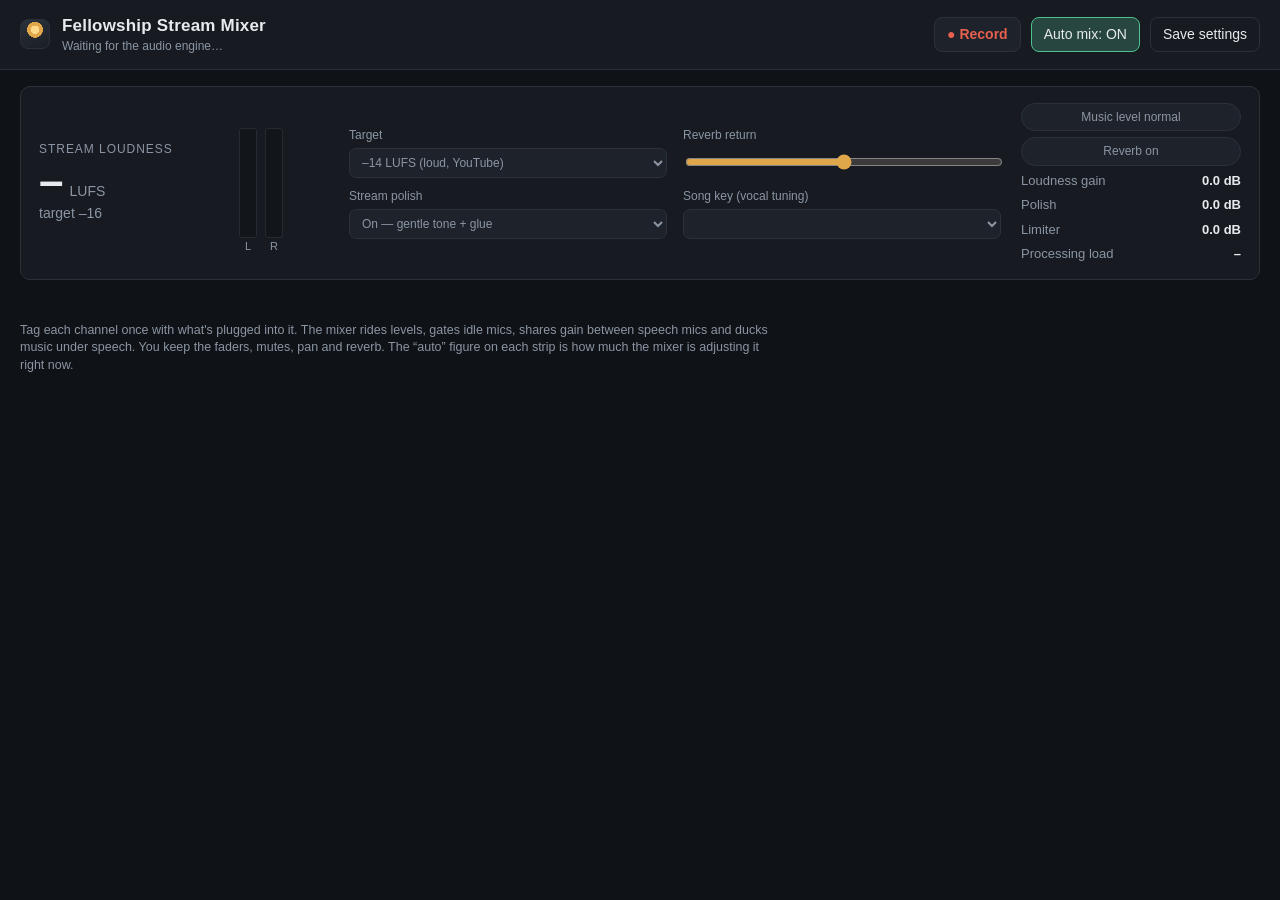
==== fsm/web/index.html @ a63ff06e "Service recorder and gentle stream polish Recorder: a Record button saves every desk input used as a" ====
<!doctype html>
<html lang="en">
<head>
<meta charset="utf-8">
<meta name="viewport" content="width=device-width, initial-scale=1">
<title>Fellowship Stream Mixer</title>
<link rel="stylesheet" href="style.css">
</head>
<body>
<header class="topbar">
  <div class="brand">
    <span class="logo" aria-hidden="true"></span>
    <div>
      <h1>Fellowship Stream Mixer</h1>
      <p id="status" class="muted">Connecting…</p>
    </div>
  </div>
  <div class="top-actions">
    <span id="rec-status" class="rec-status muted" hidden></span>
    <button id="record" class="rec" title="Record every desk channel and the stream mix to disk">● Record</button>
    <button id="bypass" class="toggle on" title="Compare the automatic mix with a plain fader mix">Auto mix: ON</button>
    <button id="save" class="ghost">Save settings</button>
  </div>
</header>

<main>
  <section class="master card" aria-label="Stream output">
    <div class="loud">
      <div class="loud-label">Stream loudness</div>
      <div class="loud-value"><span id="lufs">–</span><small>LUFS</small></div>
      <div class="muted" id="lufs-sub">target –16</div>
    </div>
    <div class="master-meters">
      <div class="meter wide"><div class="fill" id="mL"></div><span>L</span></div>
      <div class="meter wide"><div class="fill" id="mR"></div><span>R</span></div>
    </div>
    <div class="master-controls">
      <label>Target
        <select id="target">
          <option value="-14">–14 LUFS (loud, YouTube)</option>
          <option value="-16">–16 LUFS (recommended)</option>
          <option value="-18">–18 LUFS (relaxed)</option>
          <option value="-23">–23 LUFS (broadcast)</option>
        </select>
      </label>
      <label>Reverb return <output id="rvv"></output>
        <input type="range" id="rv" min="-24" max="6" step="1">
      </label>
      <label title="Gentle tone balance and glue compression on the final stream mix">Stream polish
        <select id="polish"><option value="on">On — gentle tone + glue</option><option value="off">Off</option></select>
      </label>
      <label>Song key (vocal tuning)
        <select id="key"></select>
      </label>
    </div>
    <div class="master-readouts">
      <button class="pill solo-alert" id="solo-alert" hidden title="Click to clear all solos">SOLO ACTIVE — click to clear</button>
      <div class="pill" id="speech">Music level normal</div>
      <div class="pill" id="reverb-state" title="Vocal reverb rests while no instrument, drums or playback is playing">Reverb on</div>
      <div class="stat"><span>Loudness gain</span><b id="agc">0.0 dB</b></div>
      <div class="stat"><span>Polish</span><b id="pol">0.0 dB</b></div>
        <div class="stat"><span>Limiter</span><b id="lim">0.0 dB</b></div>
      <div class="stat"><span>Processing load</span><b id="load">–</b></div>
    </div>
  </section>

  <section class="strips" id="strips" aria-label="Channels"></section>

  <p class="hint muted">Tag each channel once with what's plugged into it. The mixer rides levels,
    gates idle mics, shares gain between speech mics and ducks music under speech. You keep the faders,
    mutes, pan and reverb. The “auto” figure on each strip is how much the mixer is adjusting it right now.</p>
</main>

<template id="strip-tpl">
  <div class="strip card">
    <div class="strip-head">
      <span class="num"></span>
      <span class="led" title="Active"></span>
    </div>
    <input class="name" maxlength="32" aria-label="Channel name">
    <select class="type" aria-label="Source type"></select>
    <div class="strip-body">
      <div class="meters">
        <div class="meter"><div class="fill in"></div></div>
        <div class="meter"><div class="fill out"></div></div>
      </div>
      <div class="fader-wrap">
        <input type="range" class="fader" min="-40" max="10" step="0.5" aria-label="Fader">
        <output class="fader-v"></output>
      </div>
    </div>
    <button class="auto" title="">auto <b>0.0</b><i class="lvl-off" hidden> · lvl off</i> <span class="caret">▾</span></button>
    <div class="auto-panel" hidden>
      <label class="check"><input type="checkbox" class="al-on"> Auto level</label>
      <label class="check dm" title="Music steps back while this mic is in use. Untick for a mic that picks up the band, such as a pastor's headset during worship."><input type="checkbox" class="dm-on"> Ducks music</label>
      <label class="mini" title="How far the mixer may turn this channel up or down">Range <output class="ar-v"></output>
        <input type="range" class="al-range" min="0" max="24" step="1"></label>
      <label class="mini" title="How quickly it rides the level. Slower is smoother; faster catches sudden changes.">Speed <output class="as-v"></output>
        <input type="range" class="al-speed" min="0.5" max="12" step="0.5"></label>
      <button class="al-reset">Reset to default</button>
    </div>
    <button class="tone" title="Tone: adaptive EQ and compressor — click to adjust">
      <span class="eqbars"><i></i><i></i><i></i><i></i><i></i><i></i><i></i></span><span class="gr">comp 0</span><span class="caret">▾</span>
    </button>
    <div class="tone-panel" hidden>
      <label class="mini" title="The sound the adaptive EQ steers this channel toward">EQ <select class="eq-preset"></select></label>
      <label class="mini" title="How strongly it corrects. 0% leaves the channel flat.">EQ amount <output class="ea-v"></output>
        <input type="range" class="eq-amount" min="0" max="100" step="5"></label>
      <label class="mini">Compressor <select class="comp-sel"></select></label>
    </div>
    <label class="mini">Pan <input type="range" class="pan" min="-1" max="1" step="0.05"></label>
    <label class="mini rvl">Reverb <input type="range" class="reverb" min="-40" max="0" step="1"></label>
    <div class="row btns">
      <button class="mute">Mute</button>
      <button class="solo" title="Hear only the soloed channels">Solo</button>
    </div>
    <div class="row">
      <label class="link" title="Stereo-link with the channel to the left"><input type="checkbox" class="linkbox"> Link</label>
      <button class="tune-btn" title="Light pitch correction (vocals)">Tune</button>
    </div>
    <div class="tune-panel" hidden>
      <div class="tune-read" title="Note heard · correction being applied"><b class="tune-note">–</b><span class="tune-cents"></span></div>
      <label class="mini">Amount <output class="ta-v"></output>
        <input type="range" class="tune-amount" min="0" max="100" step="5"></label>
      <label class="mini" title="How quickly notes are pulled in. Slower is gentler and keeps vibrato.">Speed <output class="ts-v"></output>
        <input type="range" class="tune-speed" min="20" max="500" step="10"></label>
    </div>
  </div>
</template>

<script src="app.js"></script>
</body>
</html>
---- fsm/web/style.css ----
[hidden] { display: none !important; }

:root {
  --bg: #0f1216;
  --panel: #171b21;
  --panel-2: #1e232b;
  --line: #2a313b;
  --text: #e7eaee;
  --muted: #8b95a3;
  --accent: #e0a64a;      /* warm candle gold */
  --ok: #4cc38a;
  --warn: #e0c34a;
  --hot: #e5604d;
  --mute: #c4473a;
  --radius: 10px;
  color-scheme: dark;
}

* { box-sizing: border-box; }
html, body { margin: 0; background: var(--bg); color: var(--text);
  font: 14px/1.4 -apple-system, BlinkMacSystemFont, "Segoe UI", Inter, sans-serif; }
.muted { color: var(--muted); }
button, select, input { font: inherit; color: inherit; }

.topbar { display: flex; justify-content: space-between; align-items: center; gap: 16px;
  padding: 14px 20px; border-bottom: 1px solid var(--line); background: var(--panel);
  position: sticky; top: 0; z-index: 2; }
.brand { display: flex; gap: 12px; align-items: center; }
.brand h1 { font-size: 17px; margin: 0; letter-spacing: .2px; }
.brand p { margin: 0; font-size: 12px; }
.logo { width: 30px; height: 30px; border-radius: 8px;
  background: radial-gradient(circle at 50% 35%, #ffd98a 0 18%, var(--accent) 19% 34%, transparent 35%),
              linear-gradient(160deg, #2b313b, #1a1e24); border: 1px solid var(--line); }
.top-actions { display: flex; gap: 10px; }

button { background: var(--panel-2); border: 1px solid var(--line); border-radius: 8px;
  padding: 7px 12px; cursor: pointer; }
button:hover { border-color: #3a4350; }
button.ghost { background: transparent; }
button.toggle.on { background: color-mix(in srgb, var(--ok) 22%, var(--panel-2)); border-color: var(--ok); }
button.toggle.off { background: color-mix(in srgb, var(--warn) 18%, var(--panel-2)); border-color: var(--warn); }

main { padding: 16px 20px 40px; }
.card { background: var(--panel); border: 1px solid var(--line); border-radius: var(--radius); }

/* ---- master ---- */
.master { display: grid; grid-template-columns: 180px 90px 1fr 220px; gap: 20px;
  padding: 16px 18px; align-items: center; margin-bottom: 16px; }
.loud-label { color: var(--muted); font-size: 12px; text-transform: uppercase; letter-spacing: .08em; }
.loud-value { font-size: 44px; font-weight: 650; font-variant-numeric: tabular-nums; line-height: 1.05; }
.loud-value small { font-size: 14px; color: var(--muted); margin-left: 6px; font-weight: 500; }
.master-meters { display: flex; gap: 8px; height: 110px; }
.master-controls { display: grid; grid-template-columns: 1fr 1fr; gap: 10px 16px; min-width: 0; }
.master-controls select, .master-controls input { width: 100%; min-width: 0; }
input[type=range] { accent-color: var(--accent); }
.master-controls label { display: flex; flex-direction: column; gap: 4px; font-size: 12px; color: var(--muted); }
.master-controls output { color: var(--text); margin-left: 4px; }
select { background: var(--panel-2); border: 1px solid var(--line); border-radius: 7px; padding: 6px 8px; }
.master-readouts { display: flex; flex-direction: column; gap: 6px; }
.stat { display: flex; justify-content: space-between; font-size: 13px; }
.stat span { color: var(--muted); }
.stat b { font-variant-numeric: tabular-nums; font-weight: 600; }
.pill { border-radius: 999px; padding: 5px 10px; text-align: center; font-size: 12px;
  background: var(--panel-2); border: 1px solid var(--line); color: var(--muted); }
.pill.live { color: #1a1206; background: var(--accent); border-color: var(--accent); font-weight: 600; }

/* ---- meters ---- */
.meter { position: relative; width: 10px; height: 100%; border-radius: 3px; overflow: hidden;
  background: linear-gradient(to top, #12161b, #12161b); border: 1px solid #252b33; }
.meter.wide { width: 18px; }
.meter span { position: absolute; bottom: -18px; left: 0; right: 0; text-align: center; font-size: 11px; color: var(--muted); }
.master-meters .meter { overflow: visible; }
.meter .fill { position: absolute; left: 0; right: 0; bottom: 0; height: 0%;
  background: linear-gradient(to top, var(--ok) 0 70%, var(--warn) 70% 88%, var(--hot) 88%);
  background-size: 100% var(--h, 100px); background-position: bottom; transition: height 60ms linear; }
.meter .fill.out { filter: saturate(1.2); }
.meter .fill.in { opacity: .55; }

/* ---- strips ---- */
.strips { display: flex; gap: 10px; overflow-x: auto; padding-bottom: 8px; }
.strip { flex: 0 0 116px; padding: 10px 9px; display: flex; flex-direction: column; gap: 7px; }
.strip.off { opacity: .45; }
.strip-head { display: flex; justify-content: space-between; align-items: center; }
.num { font-size: 11px; color: var(--muted); font-variant-numeric: tabular-nums; }
.led { width: 9px; height: 9px; border-radius: 50%; background: #2c333c; transition: background 80ms; }
.led.on { background: var(--ok); box-shadow: 0 0 6px var(--ok); }
.name { width: 100%; background: transparent; border: 1px solid transparent; border-radius: 6px;
  padding: 3px 4px; font-weight: 600; }
.name:hover, .name:focus { border-color: var(--line); background: var(--panel-2); outline: none; }
.type { width: 100%; font-size: 12px; padding: 4px 5px; }
.strip-body { display: flex; gap: 8px; height: 190px; }
.meters { display: flex; gap: 3px; }
.fader-wrap { flex: 1; display: flex; flex-direction: column; align-items: center; gap: 4px; }
.fader { writing-mode: vertical-lr; direction: rtl; flex: 1; width: 28px; accent-color: var(--accent); margin: 0; }
.fader-v { font-size: 11px; font-variant-numeric: tabular-nums; color: var(--muted); }
.auto { font-size: 11px; color: var(--muted); text-align: center; background: var(--panel-2);
  border-radius: 6px; padding: 3px; font-variant-numeric: tabular-nums; }
.auto b { color: var(--accent); font-weight: 600; }
.mini { display: flex; flex-direction: column; font-size: 11px; color: var(--muted); gap: 2px; }
.mini input { width: 100%; accent-color: var(--accent); margin: 0; }
.row { display: flex; justify-content: space-between; align-items: center; gap: 4px; }
.mute { padding: 4px 8px; font-size: 12px; }
.mute.active { background: var(--mute); border-color: var(--mute); color: #fff; }
.link { font-size: 11px; color: var(--muted); display: flex; align-items: center; gap: 3px; }

.hint { max-width: 760px; font-size: 12.5px; margin-top: 18px; }

@media (max-width: 900px) {
  .master { grid-template-columns: 1fr 70px; }
  .master-controls, .master-readouts { grid-column: 1 / -1; }
  .master-controls { grid-template-columns: 1fr; }
  .top-actions button { padding: 6px 9px; font-size: 13px; }
  .topbar { padding: 12px 16px; }
  main { padding: 14px 16px 30px; }
}

/* ---- solo & tune ---- */
.btns button { flex: 1; }
.solo { padding: 4px 8px; font-size: 12px; }
.solo.active { background: var(--warn); border-color: var(--warn); color: #1a1206; font-weight: 600; }
.strip.soloed { border-color: var(--warn); }
.tune-btn { padding: 3px 8px; font-size: 11px; }
.tune-btn.active { background: var(--accent); border-color: var(--accent); color: #1a1206; font-weight: 600; }
.tune-panel { display: flex; flex-direction: column; gap: 5px; border-top: 1px solid var(--line); padding-top: 6px; }
.tune-read { display: flex; justify-content: space-between; font-size: 12px; font-variant-numeric: tabular-nums; }
.tune-read b { color: var(--text); }
.tune-read span { color: var(--accent); }
.mini output { color: var(--text); float: right; }
.solo-alert { background: var(--warn); border-color: var(--warn); color: #1a1206; font-weight: 700; cursor: pointer;
  animation: blink 1.2s ease-in-out infinite; }
@keyframes blink { 50% { opacity: .65; } }

/* ---- auto-level panel ---- */
button.auto { width: 100%; border: 1px solid transparent; cursor: pointer; }
button.auto:hover, button.auto.open { border-color: var(--line); }
button.auto .caret { font-size: 9px; opacity: .6; }
button.auto.dim b { color: var(--muted); }
button.auto i { font-style: normal; font-size: 10px; color: var(--warn); }
.auto-panel { display: flex; flex-direction: column; gap: 5px; background: var(--panel-2); border-radius: 6px; padding: 6px; }
.auto-panel .check { display: flex; align-items: center; gap: 5px; font-size: 12px; }
.auto-panel .mini output { float: none; display: block; font-size: 11px; }
.auto-panel input:disabled { opacity: .4; }
.al-reset { font-size: 11px; padding: 3px 6px; }

.pill.rest { color: var(--text); border-color: var(--accent); }

/* ---- tone (adaptive EQ + compressor) ---- */
button.tone { width: 100%; display: flex; align-items: center; justify-content: space-between; gap: 4px;
  font-size: 11px; color: var(--muted); padding: 4px 6px; border: 1px solid transparent; background: var(--panel-2); }
button.tone:hover, button.tone.open { border-color: var(--line); }
.eqbars { display: block; width: 42px; height: 20px; position: relative; }
.eqbars::after { content: ""; position: absolute; left: 0; right: 0; top: 50%; border-top: 1px solid var(--line); }
.eqbars i { position: absolute; width: 4px; height: 0; bottom: 50%; background: var(--muted); border-radius: 1px;
  transition: height 150ms; }
.eqbars i.up { background: var(--ok); }
.eqbars i.down { background: var(--accent); }
.tone .gr { font-variant-numeric: tabular-nums; white-space: nowrap; font-size: 10.5px; }
.tone-panel { display: flex; flex-direction: column; gap: 5px; background: var(--panel-2); border-radius: 6px; padding: 6px; }
.tone-panel select { width: 100%; font-size: 11.5px; padding: 3px 4px; }

/* ---- recorder ---- */
button.rec { color: var(--hot); font-weight: 600; }
button.rec.on { background: var(--hot); border-color: var(--hot); color: #fff; animation: blink 1.2s ease-in-out infinite; }
.rec-status { font-size: 12px; font-variant-numeric: tabular-nums; align-self: center; white-space: nowrap; }
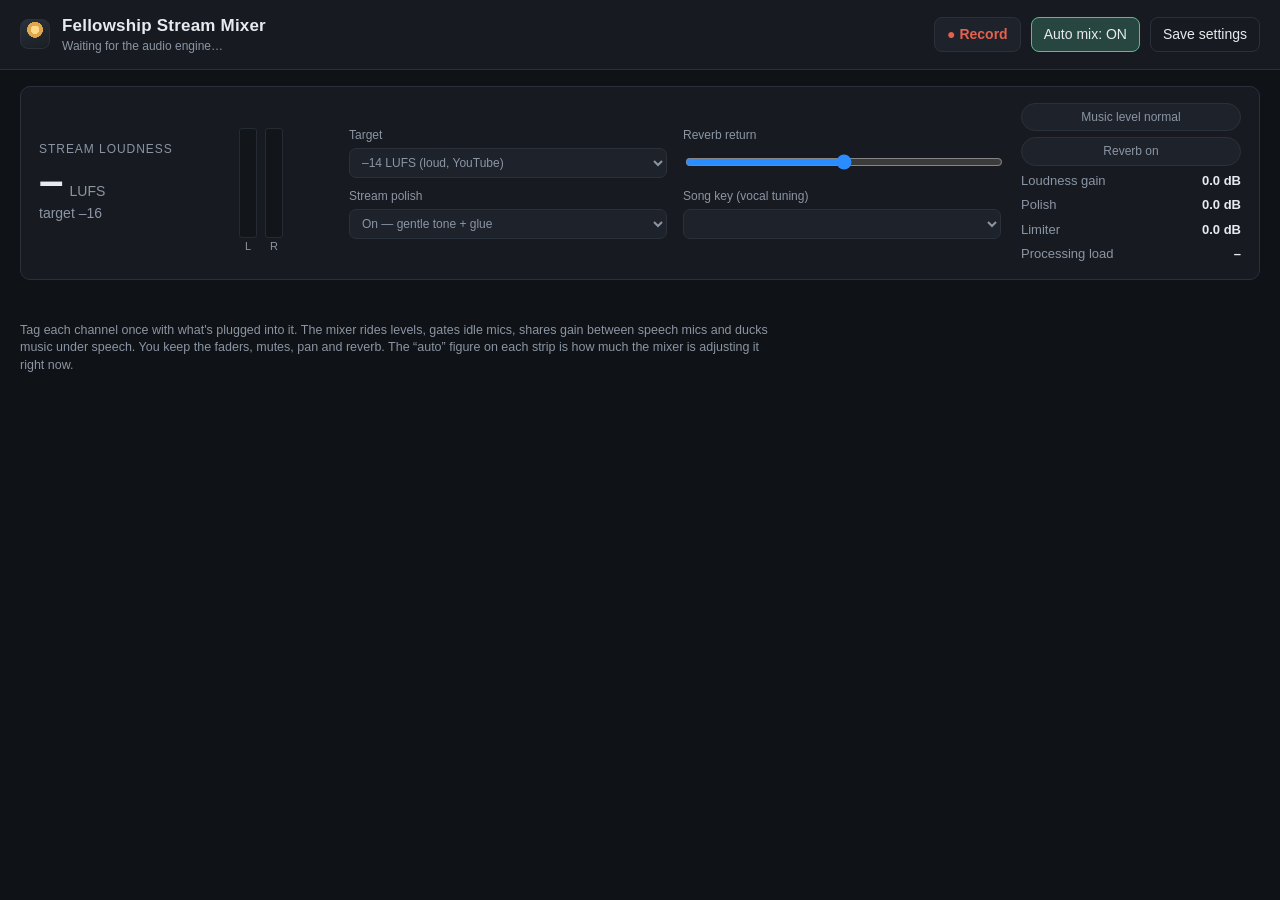
==== commit 6f44c896: "Stop channel strips twitching; electric blue faders Strips grew and shrank (127-144 px) as the compr" ====
--- a/fsm/web/index.html
+++ b/fsm/web/index.html
@@ -100,7 +100,7 @@
       <button class="al-reset">Reset to default</button>
     </div>
     <button class="tone" title="Tone: adaptive EQ and compressor — click to adjust">
-      <span class="eqbars"><i></i><i></i><i></i><i></i><i></i><i></i><i></i></span><span class="gr">comp 0</span><span class="caret">▾</span>
+      <span class="eqbars"><i></i><i></i><i></i><i></i><i></i><i></i><i></i></span><span class="gr">comp 0</span>
     </button>
     <div class="tone-panel" hidden>
       <label class="mini" title="The sound the adaptive EQ steers this channel toward">EQ <select class="eq-preset"></select></label>
--- a/fsm/web/style.css
+++ b/fsm/web/style.css
@@ -8,6 +8,7 @@
   --text: #e7eaee;
   --muted: #8b95a3;
   --accent: #e0a64a;      /* warm candle gold */
+  --fader: #2b8cff;       /* electric blue: faders and sliders */
   --ok: #4cc38a;
   --warn: #e0c34a;
   --hot: #e5604d;
@@ -52,7 +53,7 @@
 .master-meters { display: flex; gap: 8px; height: 110px; }
 .master-controls { display: grid; grid-template-columns: 1fr 1fr; gap: 10px 16px; min-width: 0; }
 .master-controls select, .master-controls input { width: 100%; min-width: 0; }
-input[type=range] { accent-color: var(--accent); }
+input[type=range] { accent-color: var(--fader); }
 .master-controls label { display: flex; flex-direction: column; gap: 4px; font-size: 12px; color: var(--muted); }
 .master-controls output { color: var(--text); margin-left: 4px; }
 select { background: var(--panel-2); border: 1px solid var(--line); border-radius: 7px; padding: 6px 8px; }
@@ -91,13 +92,13 @@
 .strip-body { display: flex; gap: 8px; height: 190px; }
 .meters { display: flex; gap: 3px; }
 .fader-wrap { flex: 1; display: flex; flex-direction: column; align-items: center; gap: 4px; }
-.fader { writing-mode: vertical-lr; direction: rtl; flex: 1; width: 28px; accent-color: var(--accent); margin: 0; }
+.fader { writing-mode: vertical-lr; direction: rtl; flex: 1; width: 28px; accent-color: var(--fader); margin: 0; }
 .fader-v { font-size: 11px; font-variant-numeric: tabular-nums; color: var(--muted); }
 .auto { font-size: 11px; color: var(--muted); text-align: center; background: var(--panel-2);
   border-radius: 6px; padding: 3px; font-variant-numeric: tabular-nums; }
 .auto b { color: var(--accent); font-weight: 600; }
 .mini { display: flex; flex-direction: column; font-size: 11px; color: var(--muted); gap: 2px; }
-.mini input { width: 100%; accent-color: var(--accent); margin: 0; }
+.mini input { width: 100%; accent-color: var(--fader); margin: 0; }
 .row { display: flex; justify-content: space-between; align-items: center; gap: 4px; }
 .mute { padding: 4px 8px; font-size: 12px; }
 .mute.active { background: var(--mute); border-color: var(--mute); color: #fff; }
@@ -148,7 +149,7 @@
 button.tone { width: 100%; display: flex; align-items: center; justify-content: space-between; gap: 4px;
   font-size: 11px; color: var(--muted); padding: 4px 6px; border: 1px solid transparent; background: var(--panel-2); }
 button.tone:hover, button.tone.open { border-color: var(--line); }
-.eqbars { display: block; width: 42px; height: 20px; position: relative; }
+.eqbars { display: block; flex: 0 0 34px; width: 34px; height: 20px; position: relative; }
 .eqbars::after { content: ""; position: absolute; left: 0; right: 0; top: 50%; border-top: 1px solid var(--line); }
 .eqbars i { position: absolute; width: 4px; height: 0; bottom: 50%; background: var(--muted); border-radius: 1px;
   transition: height 150ms; }
@@ -162,3 +163,11 @@
 button.rec { color: var(--hot); font-weight: 600; }
 button.rec.on { background: var(--hot); border-color: var(--hot); color: #fff; animation: blink 1.2s ease-in-out infinite; }
 .rec-status { font-size: 12px; font-variant-numeric: tabular-nums; align-self: center; white-space: nowrap; }
+
+/* ---- keep strips a fixed size while numbers change (no twitching) ---- */
+.strip { flex: 0 0 128px; width: 128px; min-width: 128px; max-width: 128px; overflow: hidden; }
+.strip > * { min-width: 0; max-width: 100%; }
+button.auto, button.tone { overflow: hidden; white-space: nowrap; }
+.tone .gr { display: inline-block; flex: 1; min-width: 0; text-align: right; overflow: hidden; text-overflow: ellipsis; font-size: 10.5px; }
+.auto b { display: inline-block; min-width: 34px; text-align: right; font-variant-numeric: tabular-nums; }
+.tune-read, .auto, .tone { font-variant-numeric: tabular-nums; }
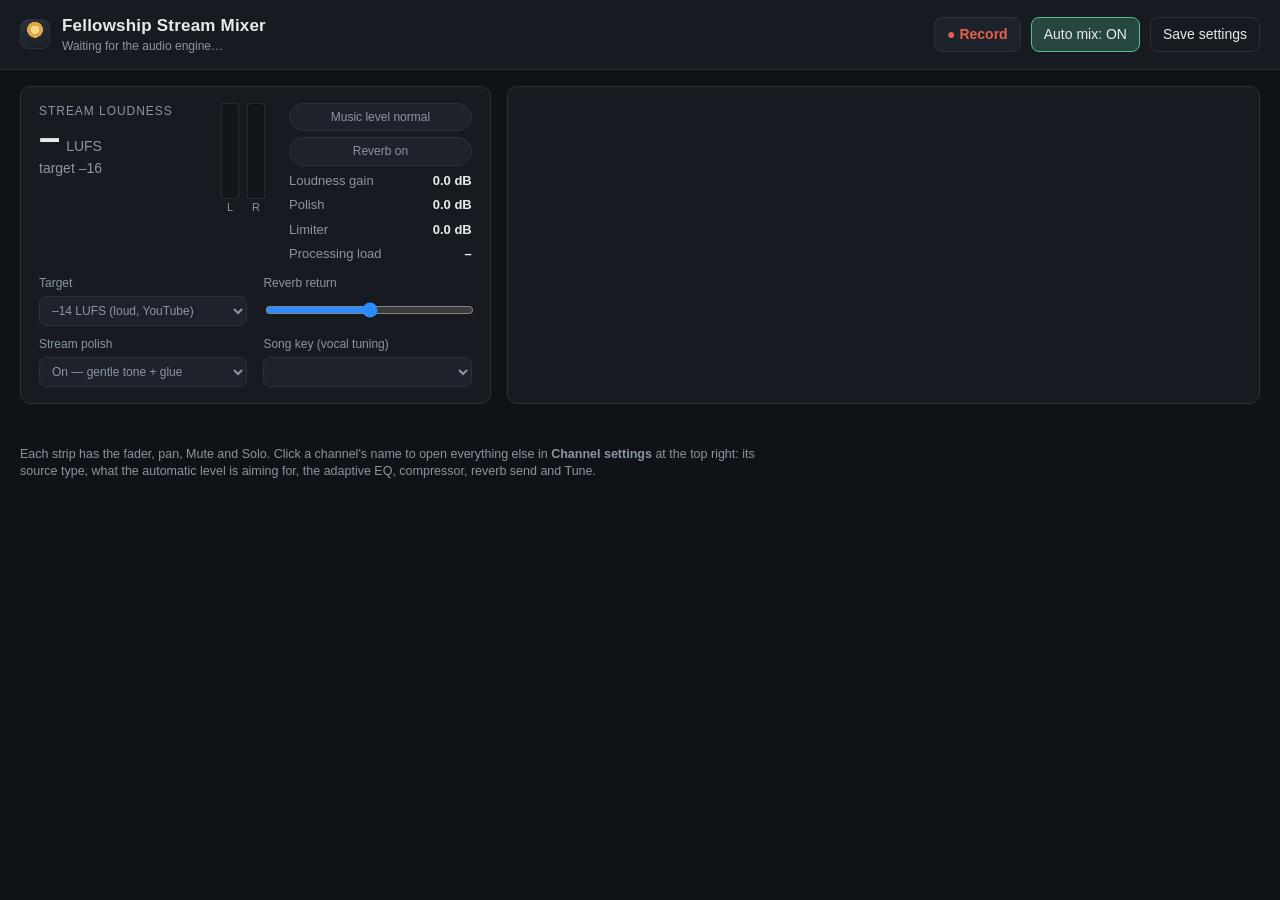
==== commit e1782ba1: "Channel settings panel; slim channel strips Strips now hold only name, meters, fader, pan, Mute and " ====
--- a/fsm/web/index.html
+++ b/fsm/web/index.html
@@ -24,110 +24,58 @@
 </header>
 
 <main>
-  <section class="master card" aria-label="Stream output">
-    <div class="loud">
-      <div class="loud-label">Stream loudness</div>
-      <div class="loud-value"><span id="lufs">–</span><small>LUFS</small></div>
-      <div class="muted" id="lufs-sub">target –16</div>
-    </div>
-    <div class="master-meters">
-      <div class="meter wide"><div class="fill" id="mL"></div><span>L</span></div>
-      <div class="meter wide"><div class="fill" id="mR"></div><span>R</span></div>
-    </div>
-    <div class="master-controls">
-      <label>Target
-        <select id="target">
-          <option value="-14">–14 LUFS (loud, YouTube)</option>
-          <option value="-16">–16 LUFS (recommended)</option>
-          <option value="-18">–18 LUFS (relaxed)</option>
-          <option value="-23">–23 LUFS (broadcast)</option>
-        </select>
-      </label>
-      <label>Reverb return <output id="rvv"></output>
-        <input type="range" id="rv" min="-24" max="6" step="1">
-      </label>
-      <label title="Gentle tone balance and glue compression on the final stream mix">Stream polish
-        <select id="polish"><option value="on">On — gentle tone + glue</option><option value="off">Off</option></select>
-      </label>
-      <label>Song key (vocal tuning)
-        <select id="key"></select>
-      </label>
-    </div>
-    <div class="master-readouts">
-      <button class="pill solo-alert" id="solo-alert" hidden title="Click to clear all solos">SOLO ACTIVE — click to clear</button>
-      <div class="pill" id="speech">Music level normal</div>
-      <div class="pill" id="reverb-state" title="Vocal reverb rests while no instrument, drums or playback is playing">Reverb on</div>
-      <div class="stat"><span>Loudness gain</span><b id="agc">0.0 dB</b></div>
-      <div class="stat"><span>Polish</span><b id="pol">0.0 dB</b></div>
-        <div class="stat"><span>Limiter</span><b id="lim">0.0 dB</b></div>
-      <div class="stat"><span>Processing load</span><b id="load">–</b></div>
-    </div>
-  </section>
+  <div class="top">
+    <section class="master card" aria-label="Stream output">
+      <div class="loud">
+        <div class="loud-label">Stream loudness</div>
+        <div class="loud-value"><span id="lufs">–</span><small>LUFS</small></div>
+        <div class="muted" id="lufs-sub">target –16</div>
+      </div>
+      <div class="master-meters">
+        <div class="meter wide"><div class="fill" id="mL"></div><span>L</span></div>
+        <div class="meter wide"><div class="fill" id="mR"></div><span>R</span></div>
+      </div>
+      <div class="master-controls">
+        <label>Target
+          <select id="target">
+            <option value="-14">–14 LUFS (loud, YouTube)</option>
+            <option value="-16">–16 LUFS (recommended)</option>
+            <option value="-18">–18 LUFS (relaxed)</option>
+            <option value="-23">–23 LUFS (broadcast)</option>
+          </select>
+        </label>
+        <label>Reverb return <output id="rvv"></output>
+          <input type="range" id="rv" min="-24" max="6" step="1">
+        </label>
+        <label title="Gentle tone balance and glue compression on the final stream mix">Stream polish
+          <select id="polish"><option value="on">On — gentle tone + glue</option><option value="off">Off</option></select>
+        </label>
+        <label>Song key (vocal tuning)
+          <select id="key"></select>
+        </label>
+      </div>
+      <div class="master-readouts">
+        <button class="pill solo-alert" id="solo-alert" hidden title="Click to clear all solos">SOLO ACTIVE — click to clear</button>
+        <div class="pill" id="speech">Music level normal</div>
+        <div class="pill" id="reverb-state" title="Vocal reverb rests while no instrument, drums or playback is playing">Reverb on</div>
+        <div class="stat"><span>Loudness gain</span><b id="agc">0.0 dB</b></div>
+        <div class="stat"><span>Polish</span><b id="pol">0.0 dB</b></div>
+          <div class="stat"><span>Limiter</span><b id="lim">0.0 dB</b></div>
+        <div class="stat"><span>Processing load</span><b id="load">–</b></div>
+      </div>
+    </section>
+    <section class="chpanel card" id="chpanel" aria-label="Channel settings"></section>
+  </div>
 
   <section class="strips" id="strips" aria-label="Channels"></section>
 
-  <p class="hint muted">Tag each channel once with what's plugged into it. The mixer rides levels,
-    gates idle mics, shares gain between speech mics and ducks music under speech. You keep the faders,
-    mutes, pan and reverb. The “auto” figure on each strip is how much the mixer is adjusting it right now.</p>
+  <p class="hint muted">Each strip has the fader, pan, Mute and Solo. Click a channel's name to open
+      everything else in <b>Channel settings</b> at the top right: its source type, what the automatic level is
+      aiming for, the adaptive EQ, compressor, reverb send and Tune.</p>
 </main>
 
-<template id="strip-tpl">
-  <div class="strip card">
-    <div class="strip-head">
-      <span class="num"></span>
-      <span class="led" title="Active"></span>
-    </div>
-    <input class="name" maxlength="32" aria-label="Channel name">
-    <select class="type" aria-label="Source type"></select>
-    <div class="strip-body">
-      <div class="meters">
-        <div class="meter"><div class="fill in"></div></div>
-        <div class="meter"><div class="fill out"></div></div>
-      </div>
-      <div class="fader-wrap">
-        <input type="range" class="fader" min="-40" max="10" step="0.5" aria-label="Fader">
-        <output class="fader-v"></output>
-      </div>
-    </div>
-    <button class="auto" title="">auto <b>0.0</b><i class="lvl-off" hidden> · lvl off</i> <span class="caret">▾</span></button>
-    <div class="auto-panel" hidden>
-      <label class="check"><input type="checkbox" class="al-on"> Auto level</label>
-      <label class="check dm" title="Music steps back while this mic is in use. Untick for a mic that picks up the band, such as a pastor's headset during worship."><input type="checkbox" class="dm-on"> Ducks music</label>
-      <label class="mini" title="How far the mixer may turn this channel up or down">Range <output class="ar-v"></output>
-        <input type="range" class="al-range" min="0" max="24" step="1"></label>
-      <label class="mini" title="How quickly it rides the level. Slower is smoother; faster catches sudden changes.">Speed <output class="as-v"></output>
-        <input type="range" class="al-speed" min="0.5" max="12" step="0.5"></label>
-      <button class="al-reset">Reset to default</button>
-    </div>
-    <button class="tone" title="Tone: adaptive EQ and compressor — click to adjust">
-      <span class="eqbars"><i></i><i></i><i></i><i></i><i></i><i></i><i></i></span><span class="gr">comp 0</span>
-    </button>
-    <div class="tone-panel" hidden>
-      <label class="mini" title="The sound the adaptive EQ steers this channel toward">EQ <select class="eq-preset"></select></label>
-      <label class="mini" title="How strongly it corrects. 0% leaves the channel flat.">EQ amount <output class="ea-v"></output>
-        <input type="range" class="eq-amount" min="0" max="100" step="5"></label>
-      <label class="mini">Compressor <select class="comp-sel"></select></label>
-    </div>
-    <label class="mini">Pan <input type="range" class="pan" min="-1" max="1" step="0.05"></label>
-    <label class="mini rvl">Reverb <input type="range" class="reverb" min="-40" max="0" step="1"></label>
-    <div class="row btns">
-      <button class="mute">Mute</button>
-      <button class="solo" title="Hear only the soloed channels">Solo</button>
-    </div>
-    <div class="row">
-      <label class="link" title="Stereo-link with the channel to the left"><input type="checkbox" class="linkbox"> Link</label>
-      <button class="tune-btn" title="Light pitch correction (vocals)">Tune</button>
-    </div>
-    <div class="tune-panel" hidden>
-      <div class="tune-read" title="Note heard · correction being applied"><b class="tune-note">–</b><span class="tune-cents"></span></div>
-      <label class="mini">Amount <output class="ta-v"></output>
-        <input type="range" class="tune-amount" min="0" max="100" step="5"></label>
-      <label class="mini" title="How quickly notes are pulled in. Slower is gentler and keeps vibrato.">Speed <output class="ts-v"></output>
-        <input type="range" class="tune-speed" min="20" max="500" step="10"></label>
-    </div>
-  </div>
-</template>
 
+<script src="console.js"></script>
 <script src="app.js"></script>
 </body>
 </html>
--- a/fsm/web/style.css
+++ b/fsm/web/style.css
@@ -171,3 +171,65 @@
 .tone .gr { display: inline-block; flex: 1; min-width: 0; text-align: right; overflow: hidden; text-overflow: ellipsis; font-size: 10.5px; }
 .auto b { display: inline-block; min-width: 34px; text-align: right; font-variant-numeric: tabular-nums; }
 .tune-read, .auto, .tone { font-variant-numeric: tabular-nums; }
+
+/* ================= layout: master (left) + Channel settings (right) ================= */
+.top { display: grid; grid-template-columns: minmax(440px, 5fr) minmax(0, 8fr); gap: 16px; margin-bottom: 16px; align-items: stretch; }
+.top .master { margin-bottom: 0; grid-template-columns: 1fr 52px 1.1fr; grid-template-areas: "loud meters read" "ctl ctl ctl";
+  gap: 12px 16px; align-items: start; }
+.top .loud { grid-area: loud; }
+.top .master-meters { grid-area: meters; height: 96px; }
+.top .master-readouts { grid-area: read; }
+.top .master-controls { grid-area: ctl; grid-template-columns: 1fr 1fr; }
+.top .loud-value { font-size: 38px; }
+
+.chpanel { padding: 12px 14px; display: flex; flex-direction: column; gap: 10px; min-width: 0; }
+.cp-head { display: flex; gap: 10px; align-items: center; flex-wrap: wrap; }
+.cp-title { font-size: 12px; text-transform: uppercase; letter-spacing: .08em; color: var(--muted); }
+.cp-num { font-size: 11px; color: var(--muted); font-variant-numeric: tabular-nums; }
+.cp-name { font-weight: 650; font-size: 16px; width: 190px; background: transparent; border: 1px solid transparent;
+  border-radius: 6px; padding: 3px 6px; }
+.cp-name:hover, .cp-name:focus { border-color: var(--line); background: var(--panel-2); outline: none; }
+.cp-grid { display: grid; grid-template-columns: 1.15fr 1fr 1fr; gap: 12px; }
+.cp-sec { background: var(--panel-2); border-radius: 8px; padding: 10px; display: flex; flex-direction: column; gap: 6px; min-width: 0; }
+.cp-sec h4 { margin: 2px 0 0; font-size: 11.5px; text-transform: uppercase; letter-spacing: .06em; color: var(--muted); font-weight: 600; }
+.cp-sec h4 .small { text-transform: none; letter-spacing: 0; font-weight: 400; }
+.cp-sec select { width: 100%; }
+.cp-target, .cp-now { margin: 0; font-size: 12.5px; line-height: 1.45; }
+.cp-now .small { color: var(--muted); }
+.cp-sec .mini output { float: none; display: inline; margin-left: 4px; color: var(--text); }
+.check { display: flex; align-items: center; gap: 6px; font-size: 12.5px; }
+.cp-bands { display: grid; grid-template-columns: repeat(7, 1fr); gap: 4px; margin-top: 4px; }
+.cp-band { display: flex; flex-direction: column; align-items: center; gap: 2px; font-size: 10px; }
+.cp-bar { position: relative; width: 12px; height: 60px; background: var(--panel); border-radius: 3px; }
+.cp-bar::after { content: ""; position: absolute; left: -3px; right: -3px; top: 50%; border-top: 1px solid var(--line); }
+.cp-bar i { position: absolute; left: 0; right: 0; height: 0; background: var(--muted); border-radius: 2px; }
+.cp-bar i.up { background: var(--ok); }
+.cp-bar i.down { background: var(--accent); }
+.cp-band .v { font-variant-numeric: tabular-nums; color: var(--text); }
+.cp-band .f { color: var(--muted); }
+.cp-gr { display: flex; align-items: center; gap: 8px; font-size: 12px; font-variant-numeric: tabular-nums; }
+.cp-gr-track { flex: 1; height: 8px; background: var(--panel); border-radius: 4px; overflow: hidden; }
+.cp-gr-fill { height: 100%; width: 0; background: var(--accent); transition: width 80ms linear; }
+.cp-reset { font-size: 12px; padding: 4px 8px; align-self: flex-start; }
+.cp-tune { display: flex; flex-direction: column; gap: 6px; }
+.chpanel.off .cp-grid { opacity: .4; pointer-events: none; }
+
+/* ================= slim channel strips: name, meters, fader, pan, mute/solo ================= */
+.strip { flex: 0 0 104px; width: 104px; min-width: 104px; max-width: 104px; padding: 8px 7px; gap: 6px; }
+.strip-head { display: grid; grid-template-columns: 1fr auto; gap: 1px 4px; text-align: left; padding: 4px 5px; width: 100%;
+  background: transparent; border: 1px solid transparent; border-radius: 6px; cursor: pointer; }
+.strip-head:hover { border-color: var(--line); background: var(--panel-2); }
+.strip-head .sname { grid-column: 1 / -1; font-size: 13px; white-space: nowrap; overflow: hidden; text-overflow: ellipsis; }
+.strip-head .stype { grid-column: 1 / -1; font-size: 10.5px; color: var(--muted); white-space: nowrap; overflow: hidden; text-overflow: ellipsis; }
+.strip.selected { border-color: var(--fader); box-shadow: inset 0 0 0 1px var(--fader); }
+.strip.selected .strip-head .sname { color: var(--fader); }
+.strip .btns button { padding: 4px 4px; font-size: 12px; }
+
+@media (max-width: 1150px) {
+  .top { grid-template-columns: 1fr; }
+  .cp-grid { grid-template-columns: 1fr 1fr; }
+}
+@media (max-width: 700px) {
+  .cp-grid { grid-template-columns: 1fr; }
+  .top .master { grid-template-columns: 1fr 52px; grid-template-areas: "loud meters" "read read" "ctl ctl"; }
+}
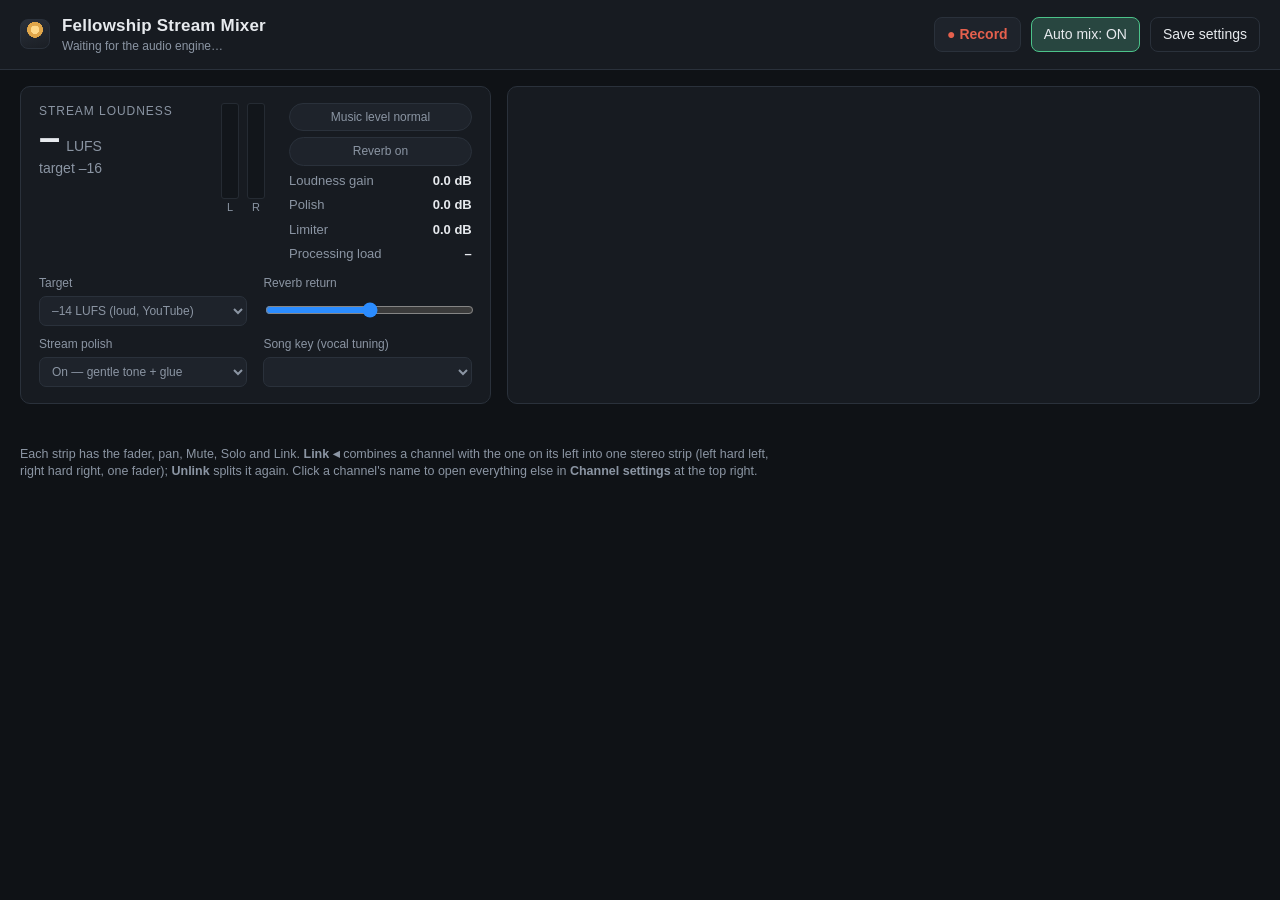
==== commit 6e283c63: "Linked channels become one stereo strip Link is back at the bottom of each strip: 'Link ◂ IN 3' on c" ====
--- a/fsm/web/index.html
+++ b/fsm/web/index.html
@@ -69,9 +69,9 @@
 
   <section class="strips" id="strips" aria-label="Channels"></section>
 
-  <p class="hint muted">Each strip has the fader, pan, Mute and Solo. Click a channel's name to open
-      everything else in <b>Channel settings</b> at the top right: its source type, what the automatic level is
-      aiming for, the adaptive EQ, compressor, reverb send and Tune.</p>
+  <p class="hint muted">Each strip has the fader, pan, Mute, Solo and Link. <b>Link ◂</b> combines a channel with the one
+      on its left into one stereo strip (left hard left, right hard right, one fader); <b>Unlink</b> splits it again.
+      Click a channel's name to open everything else in <b>Channel settings</b> at the top right.</p>
 </main>
 
 
--- a/fsm/web/style.css
+++ b/fsm/web/style.css
@@ -233,3 +233,12 @@
   .cp-grid { grid-template-columns: 1fr; }
   .top .master { grid-template-columns: 1fr 52px; grid-template-areas: "loud meters" "read read" "ctl ctl"; }
 }
+
+/* ================= stereo strips + link button ================= */
+.strip.stereo { flex: 0 0 132px; width: 132px; min-width: 132px; max-width: 132px; }
+.strip .meters { align-items: stretch; }
+.strip .msep { width: 3px; }
+.stereo-tag { font-size: 11px; color: var(--muted); text-align: center; padding: 6px 0 5px; letter-spacing: .04em; }
+.linkbtn { width: 100%; font-size: 11.5px; padding: 4px 4px; white-space: nowrap; }
+.strip.stereo .linkbtn { color: var(--fader); border-color: color-mix(in srgb, var(--fader) 45%, var(--line)); }
+.linkbtn:disabled { opacity: .45; }
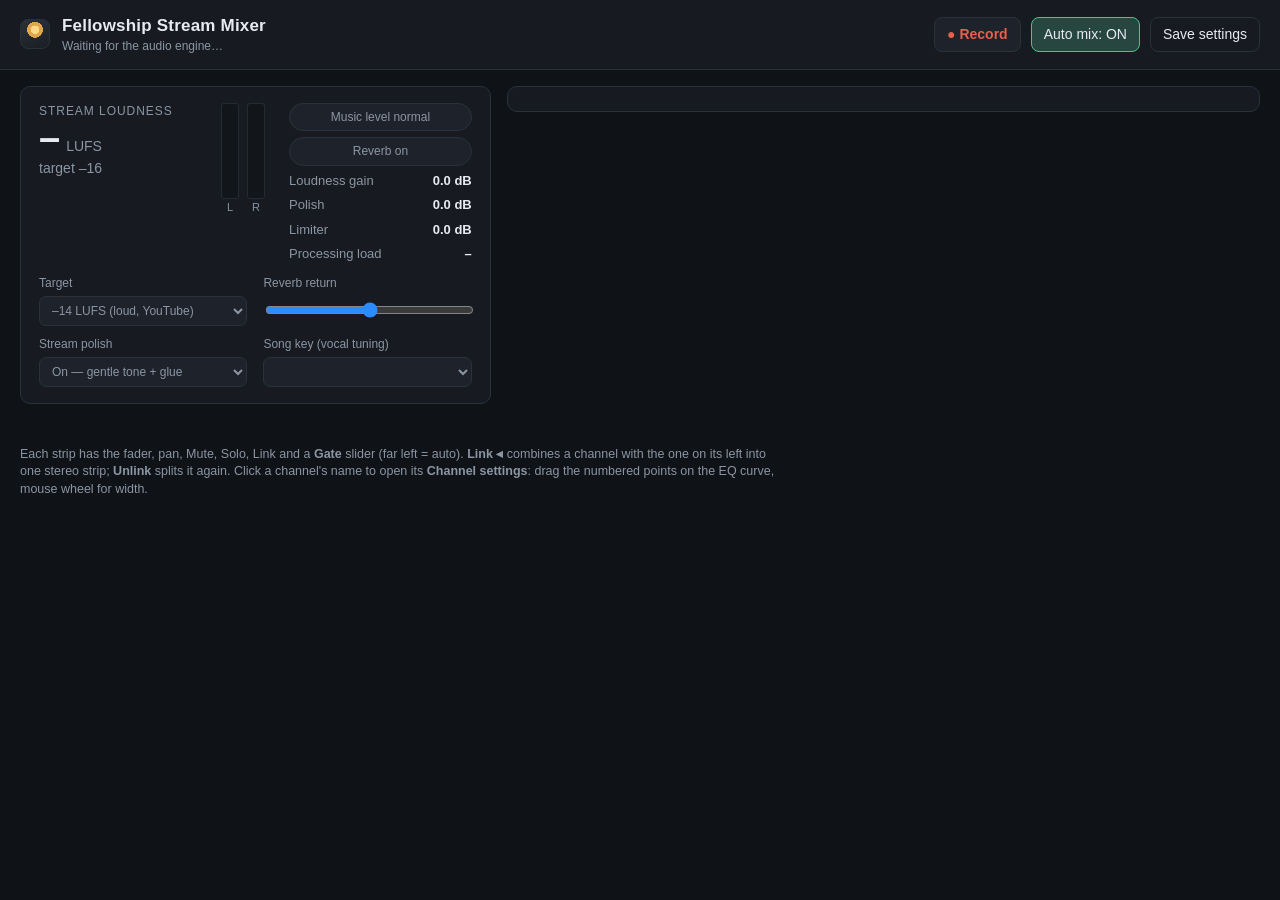
==== commit 4172ea90: "Parametric EQ graph, per-strip soft gate, compact auto level Channel settings now shows a parametric" ====
--- a/fsm/web/index.html
+++ b/fsm/web/index.html
@@ -69,9 +69,9 @@
 
   <section class="strips" id="strips" aria-label="Channels"></section>
 
-  <p class="hint muted">Each strip has the fader, pan, Mute, Solo and Link. <b>Link ◂</b> combines a channel with the one
-      on its left into one stereo strip (left hard left, right hard right, one fader); <b>Unlink</b> splits it again.
-      Click a channel's name to open everything else in <b>Channel settings</b> at the top right.</p>
+  <p class="hint muted">Each strip has the fader, pan, Mute, Solo, Link and a <b>Gate</b> slider (far left = auto).
+      <b>Link ◂</b> combines a channel with the one on its left into one stereo strip; <b>Unlink</b> splits it again.
+      Click a channel's name to open its <b>Channel settings</b>: drag the numbered points on the EQ curve, mouse wheel for width.</p>
 </main>
 
 
--- a/fsm/web/style.css
+++ b/fsm/web/style.css
@@ -235,10 +235,54 @@
 }
 
 /* ================= stereo strips + link button ================= */
-.strip.stereo { flex: 0 0 132px; width: 132px; min-width: 132px; max-width: 132px; }
 .strip .meters { align-items: stretch; }
 .strip .msep { width: 3px; }
 .stereo-tag { font-size: 11px; color: var(--muted); text-align: center; padding: 6px 0 5px; letter-spacing: .04em; }
 .linkbtn { width: 100%; font-size: 11.5px; padding: 4px 4px; white-space: nowrap; }
 .strip.stereo .linkbtn { color: var(--fader); border-color: color-mix(in srgb, var(--fader) 45%, var(--line)); }
 .linkbtn:disabled { opacity: .45; }
+
+/* ================= parametric EQ graph ================= */
+.cp-eqbox { background: #0b1220; border: 1px solid color-mix(in srgb, var(--fader) 55%, var(--line)); border-radius: 10px;
+  padding: 8px 10px 8px; display: flex; flex-direction: column; gap: 6px;
+  box-shadow: 0 0 0 1px color-mix(in srgb, var(--fader) 15%, transparent), 0 0 24px color-mix(in srgb, var(--fader) 12%, transparent); }
+.cp-eqbar { display: flex; align-items: center; gap: 12px; flex-wrap: wrap; font-size: 12.5px; }
+.cp-eqbar b { font-size: 13px; }
+.cp-inline { display: inline-flex; align-items: center; gap: 6px; font-size: 12px; color: var(--muted); }
+.cp-inline select { width: auto; font-size: 12px; padding: 3px 5px; }
+.cp-inline input[type=range] { width: 90px; }
+.cp-eqreset { font-size: 11.5px; padding: 3px 8px; }
+.cp-eqreset:disabled { opacity: .4; }
+.cp-graph { width: 100%; height: 210px; display: block; touch-action: none; user-select: none; }
+.cp-graph .g-minor { stroke: #1b2638; stroke-width: 1; }
+.cp-graph .g-major { stroke: #26344b; stroke-width: 1; }
+.cp-graph .g-zero { stroke: #8a96a8; stroke-width: 1.2; }
+.cp-graph .g-lab { fill: #7f8ba0; font-size: 10px; }
+.cp-graph .g-curve { fill: none; stroke: #eaf3ff; stroke-width: 2.2; stroke-linejoin: round; }
+.cp-graph .g-curve-glow { fill: none; stroke: var(--fader); stroke-width: 7; stroke-opacity: .35; filter: blur(3px); }
+.cp-graph .g-auto { fill: none; stroke: var(--fader); stroke-width: 1.3; stroke-dasharray: 4 3; opacity: .7; }
+.cp-graph .g-hpf { stroke: var(--fader); stroke-width: 1.4; stroke-dasharray: 4 4; }
+.cp-graph .g-hpf-lab { fill: #9ec8ff; font-size: 11px; font-weight: 600; }
+.cp-graph .g-hpf-hit { fill: transparent; cursor: ew-resize; }
+.cp-graph .g-node { cursor: grab; }
+.cp-graph .g-node circle { fill: color-mix(in srgb, var(--fader) 35%, #0b1220); stroke: #eaf3ff; stroke-width: 1.5; }
+.cp-graph .g-node:hover circle { fill: var(--fader); }
+.cp-graph .g-node text { fill: #fff; font-size: 10px; font-weight: 700; text-anchor: middle; pointer-events: none; }
+.cp-bandlist { font-variant-numeric: tabular-nums; }
+.cp-bandlist span { white-space: nowrap; }
+.cp-target { font-size: 12.5px; }
+.cp-gthr { font-size: 12.5px; }
+.cp-sec button { font-size: 12px; padding: 4px 8px; align-self: flex-start; }
+.cp-sec button:disabled { opacity: .4; }
+.chpanel .cp-grid { grid-template-columns: 1fr 1fr 1fr; }
+
+/* ================= gate slider + threshold mark on the strip ================= */
+.strip .gatebox { font-size: 11px; }
+.strip .gatebox output { float: right; color: var(--text); font-variant-numeric: tabular-nums; }
+.strip.gate-manual .gatebox output { color: var(--fader); }
+.strip .meters { position: relative; }
+.gmark { position: absolute; left: -3px; right: -3px; height: 0; border-top: 2px dashed #9aa6b8; pointer-events: none; z-index: 1; }
+.strip.gate-manual .gmark { border-top-style: solid; border-color: var(--fader); }
+.gmark.closed { border-color: var(--accent) !important; }
+.top { align-items: start; }
+.cp-graph { height: 190px; }
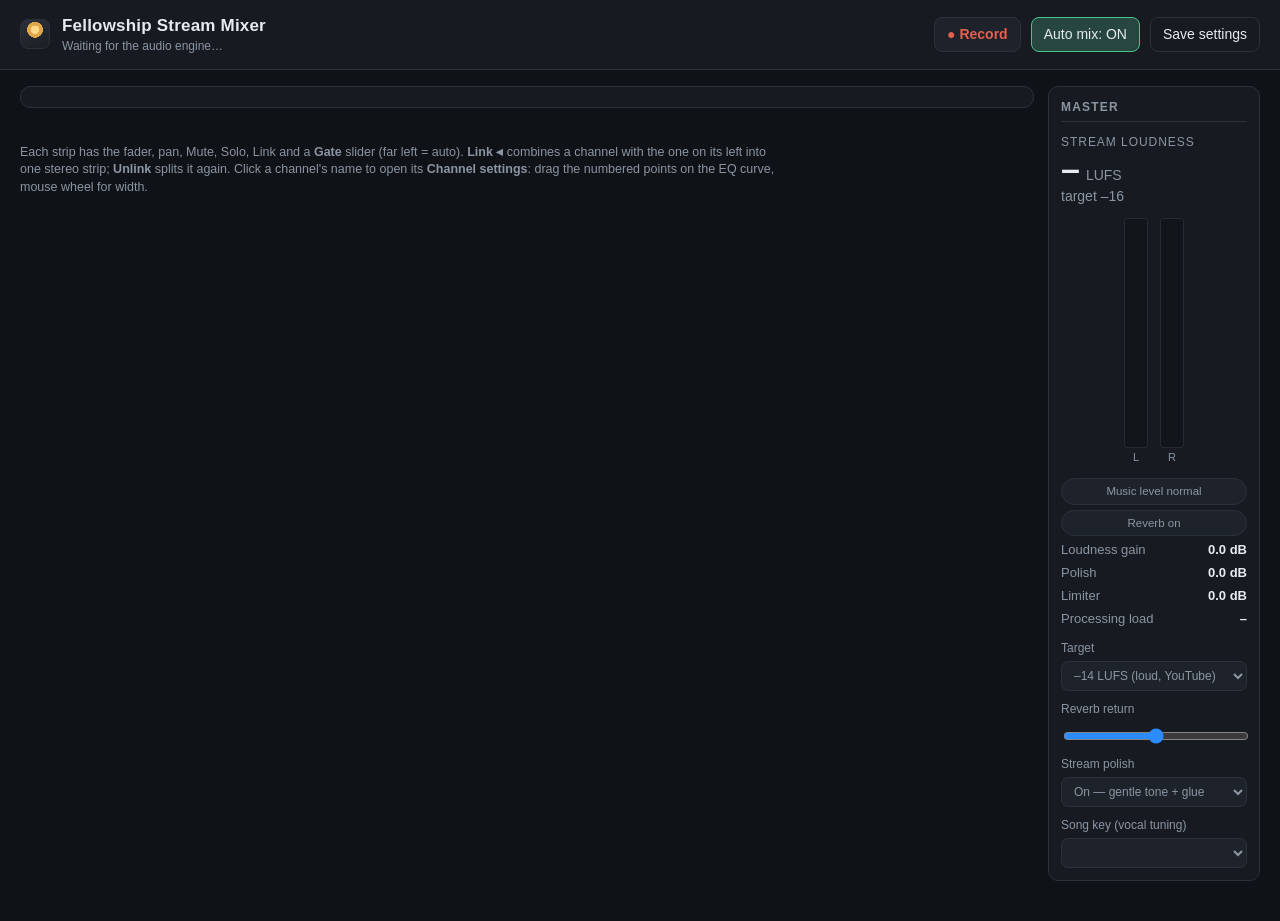
==== commit 8a16a148: "Slim master strip locked to the right; Channel settings across the top The master section is now one" ====
--- a/fsm/web/index.html
+++ b/fsm/web/index.html
@@ -24,8 +24,18 @@
 </header>
 
 <main>
-  <div class="top">
-    <section class="master card" aria-label="Stream output">
+  <div class="desk">
+    <div class="desk-main">
+      <section class="chpanel card" id="chpanel" aria-label="Channel settings"></section>
+
+    <section class="strips" id="strips" aria-label="Channels"></section>
+
+    <p class="hint muted">Each strip has the fader, pan, Mute, Solo, Link and a <b>Gate</b> slider (far left = auto).
+        <b>Link ◂</b> combines a channel with the one on its left into one stereo strip; <b>Unlink</b> splits it again.
+        Click a channel's name to open its <b>Channel settings</b>: drag the numbered points on the EQ curve, mouse wheel for width.</p>
+    </div>
+    <aside class="master card masterstrip" aria-label="Master">
+      <div class="ms-title">Master</div>
       <div class="loud">
         <div class="loud-label">Stream loudness</div>
         <div class="loud-value"><span id="lufs">–</span><small>LUFS</small></div>
@@ -34,6 +44,15 @@
       <div class="master-meters">
         <div class="meter wide"><div class="fill" id="mL"></div><span>L</span></div>
         <div class="meter wide"><div class="fill" id="mR"></div><span>R</span></div>
+      </div>
+      <div class="master-readouts">
+        <button class="pill solo-alert" id="solo-alert" hidden title="Click to clear all solos">SOLO ACTIVE — click to clear</button>
+        <div class="pill" id="speech">Music level normal</div>
+        <div class="pill" id="reverb-state" title="Vocal reverb rests while no instrument, drums or playback is playing">Reverb on</div>
+        <div class="stat"><span>Loudness gain</span><b id="agc">0.0 dB</b></div>
+        <div class="stat"><span>Polish</span><b id="pol">0.0 dB</b></div>
+        <div class="stat"><span>Limiter</span><b id="lim">0.0 dB</b></div>
+        <div class="stat"><span>Processing load</span><b id="load">–</b></div>
       </div>
       <div class="master-controls">
         <label>Target
@@ -54,24 +73,8 @@
           <select id="key"></select>
         </label>
       </div>
-      <div class="master-readouts">
-        <button class="pill solo-alert" id="solo-alert" hidden title="Click to clear all solos">SOLO ACTIVE — click to clear</button>
-        <div class="pill" id="speech">Music level normal</div>
-        <div class="pill" id="reverb-state" title="Vocal reverb rests while no instrument, drums or playback is playing">Reverb on</div>
-        <div class="stat"><span>Loudness gain</span><b id="agc">0.0 dB</b></div>
-        <div class="stat"><span>Polish</span><b id="pol">0.0 dB</b></div>
-          <div class="stat"><span>Limiter</span><b id="lim">0.0 dB</b></div>
-        <div class="stat"><span>Processing load</span><b id="load">–</b></div>
-      </div>
-    </section>
-    <section class="chpanel card" id="chpanel" aria-label="Channel settings"></section>
+    </aside>
   </div>
-
-  <section class="strips" id="strips" aria-label="Channels"></section>
-
-  <p class="hint muted">Each strip has the fader, pan, Mute, Solo, Link and a <b>Gate</b> slider (far left = auto).
-      <b>Link ◂</b> combines a channel with the one on its left into one stereo strip; <b>Unlink</b> splits it again.
-      Click a channel's name to open its <b>Channel settings</b>: drag the numbered points on the EQ curve, mouse wheel for width.</p>
 </main>
 
 
--- a/fsm/web/style.css
+++ b/fsm/web/style.css
@@ -286,3 +286,45 @@
 .gmark.closed { border-color: var(--accent) !important; }
 .top { align-items: start; }
 .cp-graph { height: 190px; }
+
+/* ================= desk: channels (left) + slim master strip locked to the right ================= */
+.desk { display: flex; gap: 14px; align-items: flex-start; }
+.desk-main { flex: 1; min-width: 0; display: flex; flex-direction: column; gap: 14px; }
+.desk-main .strips { overflow-x: auto; overscroll-behavior-x: contain; }
+.desk-main .hint { margin-top: 0; }
+.masterstrip.master { display: flex; flex-direction: column; gap: 12px; flex: 0 0 212px; width: 212px;
+  position: sticky; top: 78px; max-height: calc(100vh - 92px); overflow-y: auto; margin: 0; padding: 12px; }
+.ms-title { font-size: 12px; text-transform: uppercase; letter-spacing: .1em; color: var(--muted); font-weight: 600;
+  border-bottom: 1px solid var(--line); padding-bottom: 6px; }
+.masterstrip .loud-value { font-size: 34px; }
+.masterstrip .master-meters { height: 230px; justify-content: center; gap: 12px; margin-bottom: 18px; flex: 0 0 auto; }
+.masterstrip .meter.wide { width: 24px; }
+.masterstrip .master-readouts { gap: 5px; }
+.masterstrip .master-controls { display: flex; flex-direction: column; gap: 10px; }
+.masterstrip .master-controls label { font-size: 12px; }
+.masterstrip .pill { font-size: 11.5px; padding: 4px 8px; }
+.chpanel { margin: 0; }
+@media (max-width: 900px) {
+  .desk { flex-direction: column; }
+  .masterstrip.master { position: static; width: auto; flex: none; max-height: none; }
+  .masterstrip .master-meters { height: 120px; }
+}
+
+/* ---- compact Channel settings so the strips have room ---- */
+.masterstrip > * { align-self: stretch; }
+.chpanel { gap: 8px; padding: 10px 12px; }
+.cp-graph { height: 160px; }
+.cp-grid { gap: 10px; }
+.cp-sec { padding: 8px 10px; gap: 5px; }
+.cp-sec h4 { margin: 0; }
+.cp-sec .mini { display: grid; grid-template-columns: 54px 1fr 66px; align-items: center; gap: 6px; font-size: 11.5px; }
+.cp-sec .mini input { order: 1; margin: 0; }
+.cp-sec .mini output { order: 2; text-align: right; font-size: 11.5px; margin: 0; white-space: nowrap; }
+.cp-sec .check { font-size: 12px; }
+.cp-tune { gap: 4px; }
+.cp-gthr .muted { display: none; }
+.strip .strip-body { height: 150px; }
+.strip { gap: 5px; }
+.cp-graph { height: 140px; }
+.cp-collapse { margin-left: auto; font-size: 12px; padding: 4px 10px; }
+.chpanel.collapsed > :not(.cp-head) { display: none; }
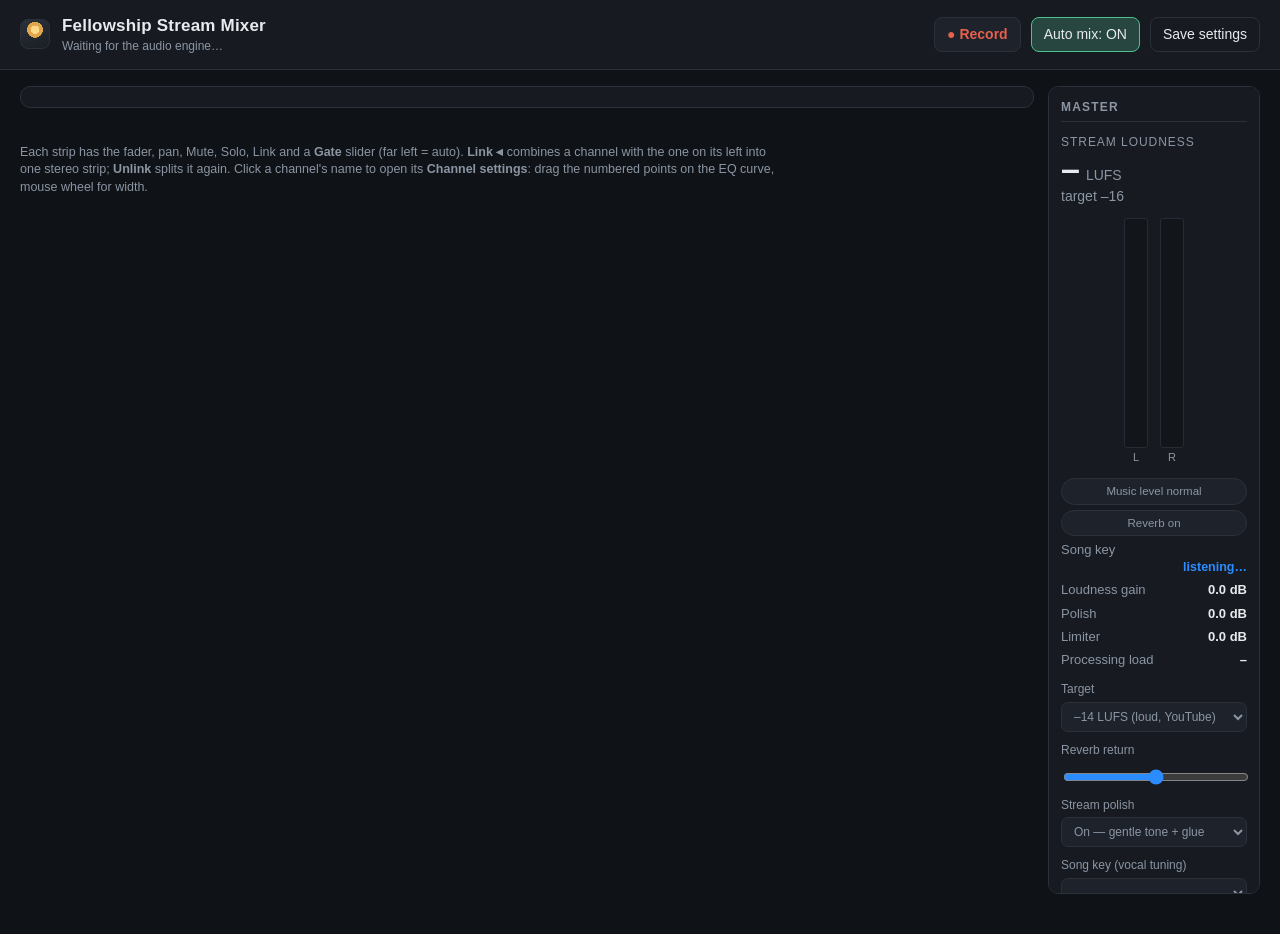
==== commit 639d90a4: "Always show the detected song key near the top of the master strip The key detector always runs; its" ====
--- a/fsm/web/index.html
+++ b/fsm/web/index.html
@@ -49,6 +49,7 @@
         <button class="pill solo-alert" id="solo-alert" hidden title="Click to clear all solos">SOLO ACTIVE — click to clear</button>
         <div class="pill" id="speech">Music level normal</div>
         <div class="pill" id="reverb-state" title="Vocal reverb rests while no instrument, drums or playback is playing">Reverb on</div>
+        <div class="stat keystat" title="The key the mixer hears, mainly from the piano and guitar channels. A major key and its relative minor share the same notes, so both are named."><span>Song key</span><b id="key-now">listening…</b></div>
         <div class="stat"><span>Loudness gain</span><b id="agc">0.0 dB</b></div>
         <div class="stat"><span>Polish</span><b id="pol">0.0 dB</b></div>
         <div class="stat"><span>Limiter</span><b id="lim">0.0 dB</b></div>
@@ -72,6 +73,7 @@
         <label>Song key (vocal tuning)
           <select id="key"></select>
         </label>
+        <div class="key-detected muted small" id="key-detected" hidden></div>
       </div>
     </aside>
   </div>
--- a/fsm/web/style.css
+++ b/fsm/web/style.css
@@ -328,3 +328,6 @@
 .cp-graph { height: 140px; }
 .cp-collapse { margin-left: auto; font-size: 12px; padding: 4px 10px; }
 .chpanel.collapsed > :not(.cp-head) { display: none; }
+.key-detected { margin-top: -4px; font-size: 11.5px; color: var(--fader); }
+.keystat { flex-wrap: wrap; row-gap: 0; }
+.keystat b { color: var(--fader); font-size: 12.5px; text-align: right; flex: 1 1 100%; }
